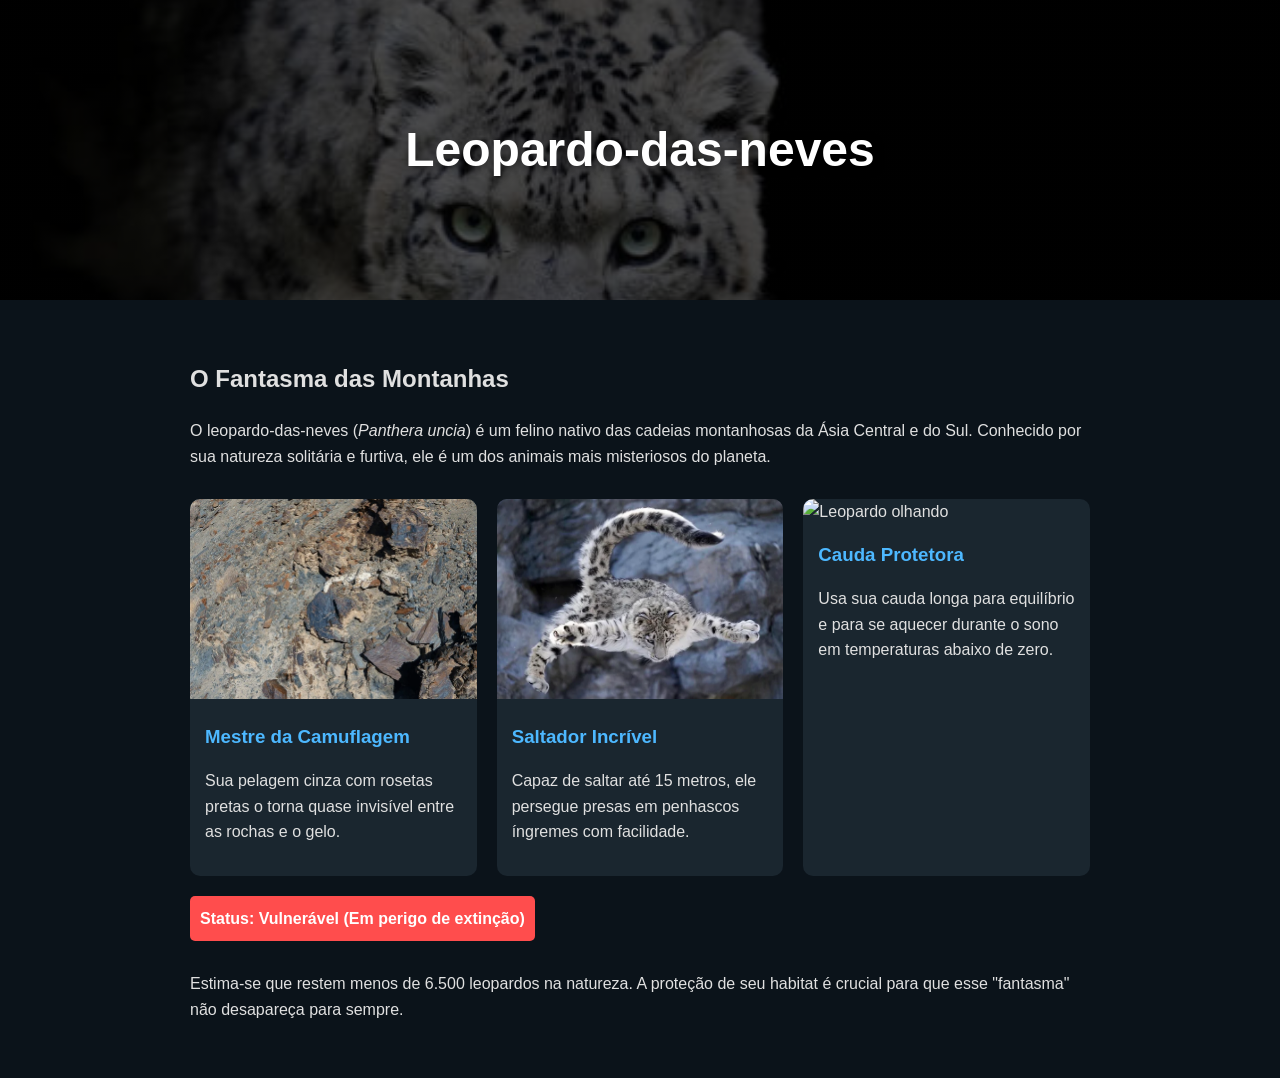
==== RESPONSIVE WEB DEVELOPMENT/Fórum temático/animal-em-extincao.html @ ceb47361 "feat(páginas): adicionar página sobre o leopardo-das-neves com imagens" ====
<!doctype html>
<html lang="pt-br">
  <head>
    <meta charset="UTF-8" />
    <meta name="viewport" content="width=device-width, initial-scale=1.0" />
    <title>O Fantasma das Montanhas</title>
    <style>
      body {
        font-family: "Segoe UI", Tahoma, Geneva, Verdana, sans-serif;
        background-color: #0b131a;
        color: #e0e0e0;
        margin: 0;
        padding: 0;
        line-height: 1.6;
      }
      header {
        background:
          linear-gradient(rgba(0, 0, 0, 0.7), rgba(0, 0, 0, 0.7)),
          url("img/bg.jpg");
        background-size: cover;
        background-position: center;
        height: 300px;
        display: flex;
        align-items: center;
        justify-content: center;
        text-align: center;
      }
      h1 {
        font-size: 3rem;
        color: #fff;
        text-shadow: 2px 2px 10px rgba(0, 0, 0, 0.5);
      }

      .container {
        max-width: 900px;
        margin: 20px auto;
        padding: 20px;
      }

      .grid {
        display: grid;
        grid-template-columns: repeat(auto-fit, minmax(250px, 1fr));
        gap: 20px;
        margin-top: 30px;
      }

      .card {
        background: #1a262f;
        border-radius: 10px;
        overflow: hidden;
        transition: transform 0.3s;
      }
      .card:hover {
        transform: translateY(-5px);
      }

      .card img {
        width: 100%;
        height: 200px;
        object-fit: cover;
      }

      .card-content {
        padding: 15px;
      }
      .card-content h3 {
        margin: 0 0 10px 0;
        color: #4db8ff;
      }

      .status-extincao {
        background: #ff4d4d;
        color: white;
        padding: 10px;
        border-radius: 5px;
        display: inline-block;
        margin-top: 20px;
        font-weight: bold;
      }
    </style>
  </head>
  <body>
    <header>
      <h1>Leopardo-das-neves</h1>
    </header>

    <div class="container">
      <h2>O Fantasma das Montanhas</h2>
      <p>
        O leopardo-das-neves (<em>Panthera uncia</em>) é um felino nativo das
        cadeias montanhosas da Ásia Central e do Sul. Conhecido por sua natureza
        solitária e furtiva, ele é um dos animais mais misteriosos do planeta.
      </p>

      <div class="grid">
        <!-- Imagem 1: Camuflagem -->
        <div class="card">
          <img src="img/leopardo-das-neves.jpg" alt="Leopardo na neve" />
          <div class="card-content">
            <h3>Mestre da Camuflagem</h3>
            <p>
              Sua pelagem cinza com rosetas pretas o torna quase invisível entre
              as rochas e o gelo.
            </p>
          </div>
        </div>

        <!-- Imagem 2: Agilidade -->
        <div class="card">
          <img src="img/leopardo-das-neves-2.jpg" alt="Leopardo de perto" />
          <div class="card-content">
            <h3>Saltador Incrível</h3>
            <p>
              Capaz de saltar até 15 metros, ele persegue presas em penhascos
              íngremes com facilidade.
            </p>
          </div>
        </div>

        <!-- Imagem 3: Filhote/Olhar -->
        <div class="card">
          <img src="img/leopardo-das-neves-3" alt="Leopardo olhando" />
          <div class="card-content">
            <h3>Cauda Protetora</h3>
            <p>
              Usa sua cauda longa para equilíbrio e para se aquecer durante o
              sono em temperaturas abaixo de zero.
            </p>
          </div>
        </div>
      </div>

      <div class="status-extincao">
        Status: Vulnerável (Em perigo de extinção)
      </div>

      <p style="margin-top: 30px">
        Estima-se que restem menos de 6.500 leopardos na natureza. A proteção de
        seu habitat é crucial para que esse "fantasma" não desapareça para
        sempre.
      </p>
    </div>
  </body>
</html>
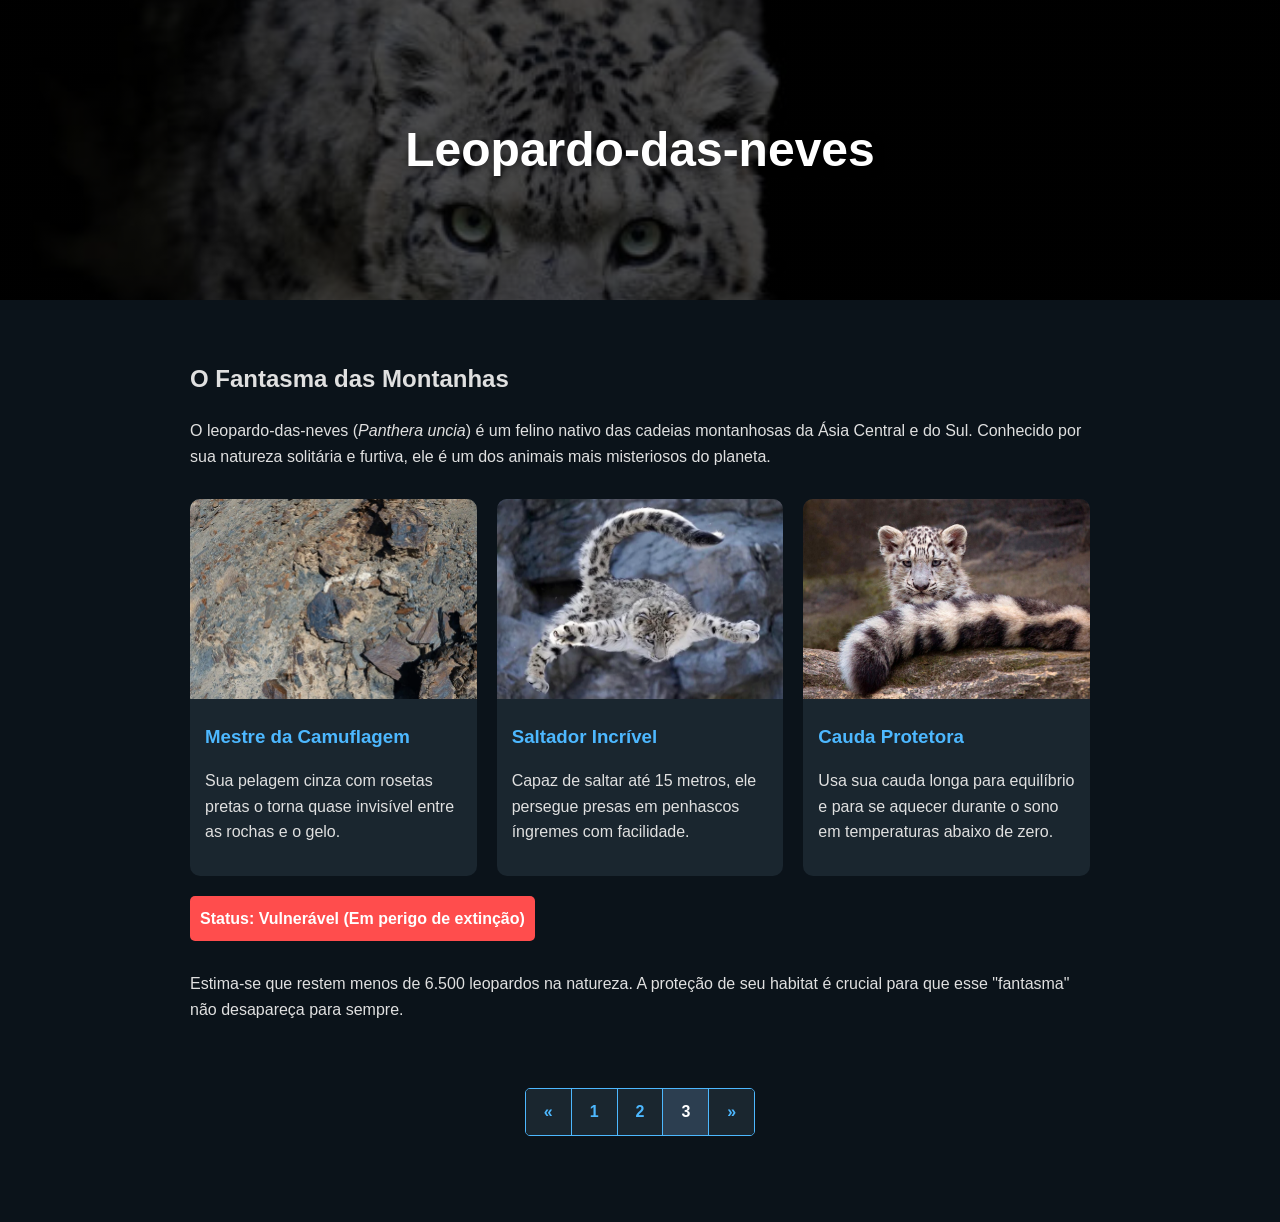
==== commit 1c1b9cf1: "feat(páginas): adicionar estilos e navegação de paginação na página animal-em-extincao" ====
--- a/RESPONSIVE WEB DEVELOPMENT/Fórum temático/animal-em-extincao.html
+++ b/RESPONSIVE WEB DEVELOPMENT/Fórum temático/animal-em-extincao.html
@@ -77,6 +77,56 @@
         margin-top: 20px;
         font-weight: bold;
       }
+
+      /* --- ESTILOS DA PAGINAÇÃO --- */
+      .pagination-area {
+        display: flex;
+        justify-content: center;
+        margin-top: 50px;
+        margin-bottom: 30px;
+      }
+
+      .pagination-list {
+        display: flex;
+        list-style: none;
+        padding: 0;
+        border: 1px solid #4db8ff;
+        border-radius: 5px;
+        overflow: hidden;
+      }
+
+      /* Combinador de descendência para as bordas dos itens */
+      .pagination-list li {
+        border-right: 1px solid #4db8ff;
+      }
+
+      .pagination-list li:last-child {
+        border-right: none;
+      }
+
+      /* Combinador para os links */
+      .pagination-list li a {
+        display: block;
+        padding: 10px 18px;
+        text-decoration: none;
+        color: #4db8ff;
+        background-color: #1a262f;
+        font-weight: bold;
+        transition: 0.3s;
+      }
+
+      /* Efeito 'Hover' (Quando passar o mouse) */
+      .pagination-list li a:hover {
+        background-color: #4db8ff;
+        color: #0b131a;
+      }
+
+      /* Estilo para a página atual */
+      .pagination-list li.active a {
+        background-color: #2c3e50;
+        color: #fff;
+        cursor: default;
+      }
     </style>
   </head>
   <body>
@@ -93,7 +143,6 @@
       </p>
 
       <div class="grid">
-        <!-- Imagem 1: Camuflagem -->
         <div class="card">
           <img src="img/leopardo-das-neves.jpg" alt="Leopardo na neve" />
           <div class="card-content">
@@ -105,7 +154,6 @@
           </div>
         </div>
 
-        <!-- Imagem 2: Agilidade -->
         <div class="card">
           <img src="img/leopardo-das-neves-2.jpg" alt="Leopardo de perto" />
           <div class="card-content">
@@ -117,9 +165,8 @@
           </div>
         </div>
 
-        <!-- Imagem 3: Filhote/Olhar -->
         <div class="card">
-          <img src="img/leopardo-das-neves-3" alt="Leopardo olhando" />
+          <img src="img/leopardo-das-neves-3.jpg" alt="Leopardo olhando" />
           <div class="card-content">
             <h3>Cauda Protetora</h3>
             <p>
@@ -139,6 +186,16 @@
         seu habitat é crucial para que esse "fantasma" não desapareça para
         sempre.
       </p>
+
+      <nav class="pagination-area">
+        <ul class="pagination-list">
+          <li><a href="notas.html">&laquo;</a></li>
+          <li><a href="notas.html">1</a></li>
+          <li><a href="carta.html">2</a></li>
+          <li class="active"><a href="leopardo.html">3</a></li>
+          <li><a href="#">&raquo;</a></li>
+        </ul>
+      </nav>
     </div>
   </body>
 </html>
